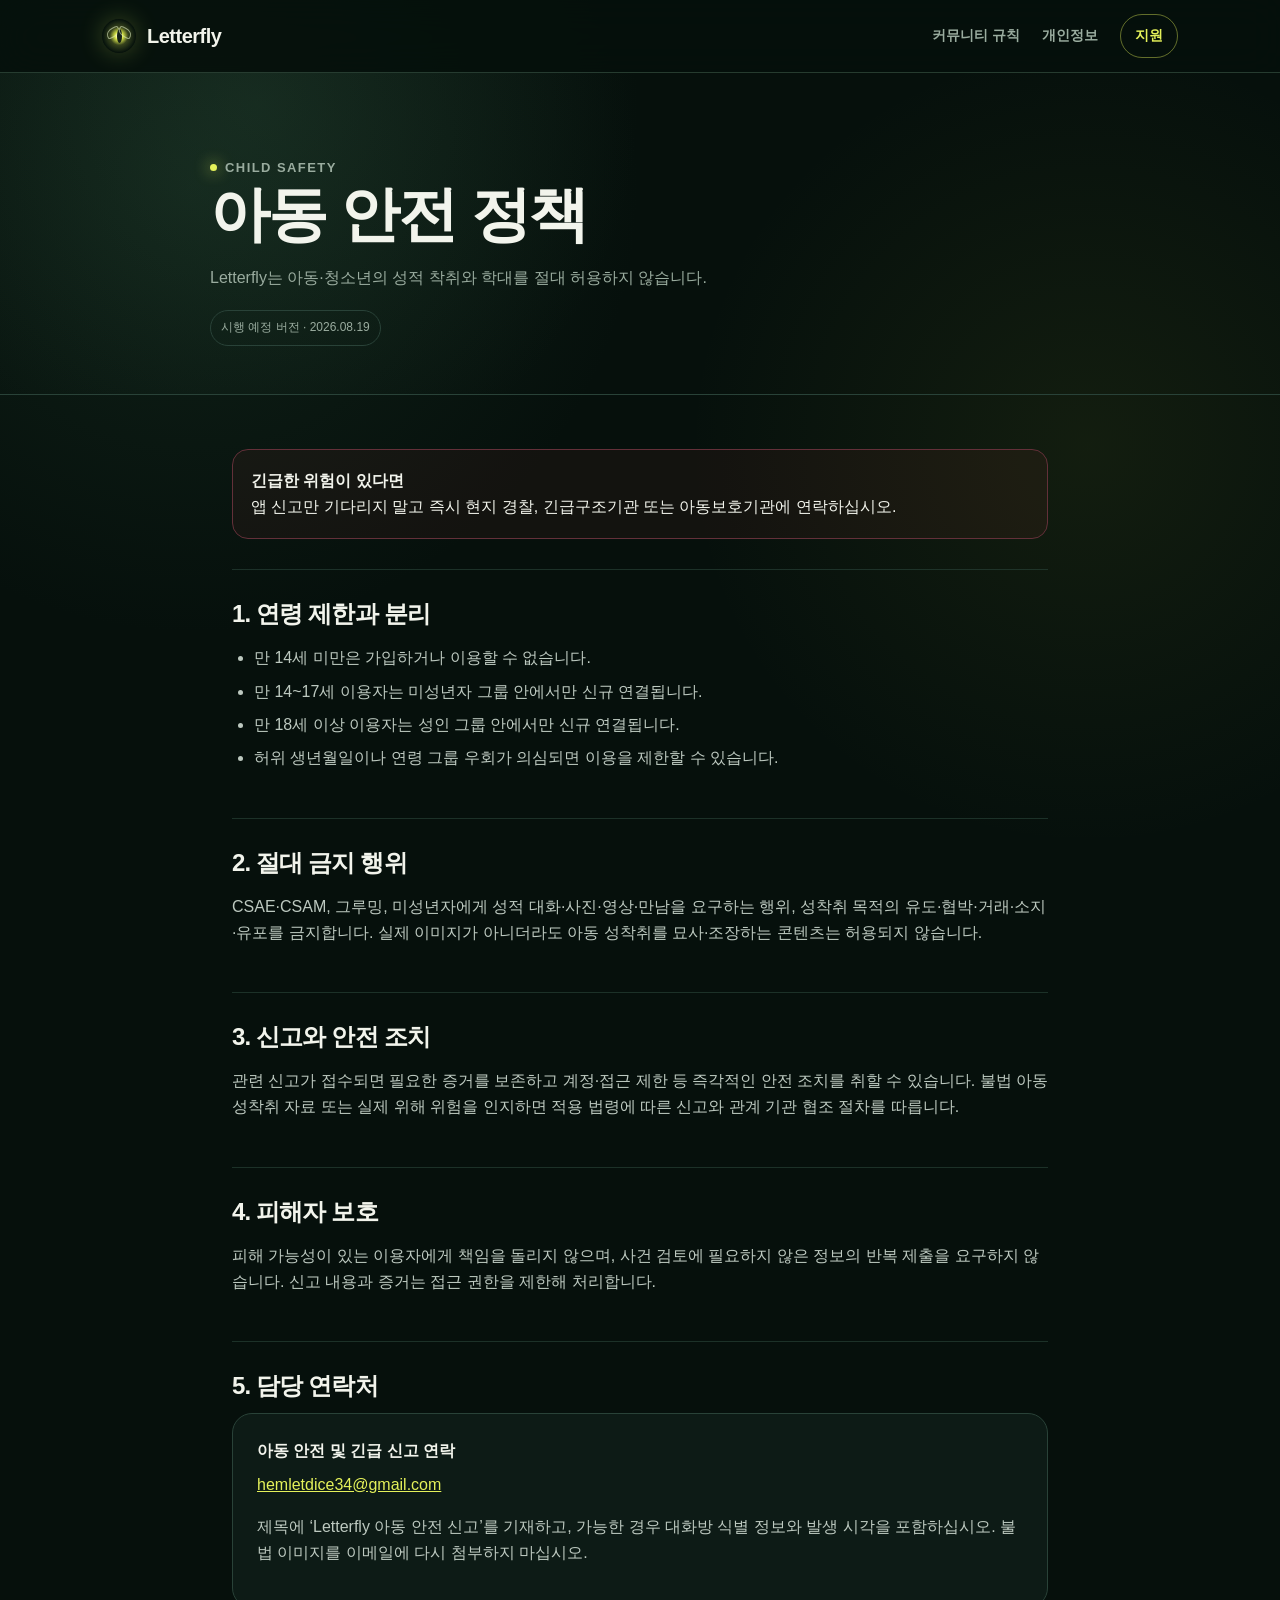
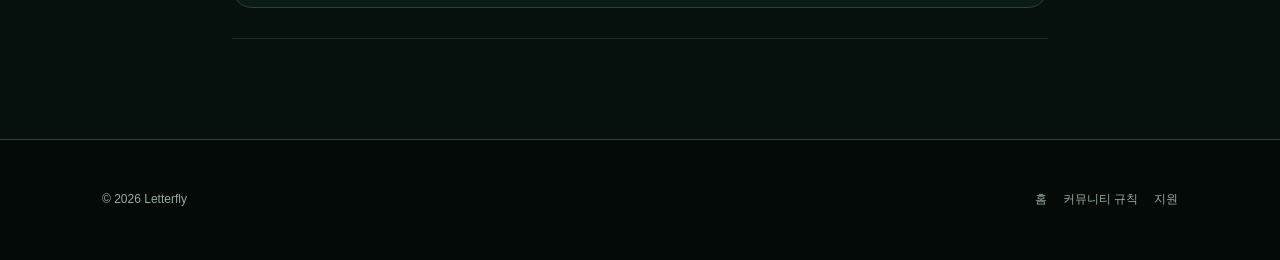
==== child-safety.html @ 582e2a7d "Add files via upload" ====
<!doctype html><html lang="ko"><head><meta charset="utf-8"><meta name="viewport" content="width=device-width,initial-scale=1"><meta name="description" content="Letterfly 아동 안전 정책"><meta name="theme-color" content="#06100c"><title>아동 안전 정책 | Letterfly</title><link rel="stylesheet" href="style.css"></head>
<body><a class="skip-link" href="#main">본문으로 이동</a><header class="site-header"><div class="nav-wrap"><a class="brand" href="index.html"><span class="brand-mark"><span class="brand-core"></span></span>Letterfly</a><nav class="desktop-nav"><a href="community.html">커뮤니티 규칙</a><a href="privacy.html">개인정보</a><a class="nav-cta" href="support.html">지원</a></nav><details class="mobile-nav"><summary>메뉴</summary><nav class="mobile-panel"><a href="index.html">홈</a><a href="community.html">커뮤니티 규칙</a><a href="privacy.html">개인정보</a><a href="support.html">지원</a></nav></details></div></header>
<main id="main"><div class="legal-hero"><div class="legal-hero-inner"><p class="eyebrow">Child safety</p><h1>아동 안전 정책</h1><p>Letterfly는 아동·청소년의 성적 착취와 학대를 절대 허용하지 않습니다.</p><span class="legal-meta">시행 예정 버전 · 2026.08.19</span></div></div><article class="legal">
<section><div class="notice danger-notice"><strong>긴급한 위험이 있다면</strong><br>앱 신고만 기다리지 말고 즉시 현지 경찰, 긴급구조기관 또는 아동보호기관에 연락하십시오.</div></section>
<section><h2>1. 연령 제한과 분리</h2><ul><li>만 14세 미만은 가입하거나 이용할 수 없습니다.</li><li>만 14~17세 이용자는 미성년자 그룹 안에서만 신규 연결됩니다.</li><li>만 18세 이상 이용자는 성인 그룹 안에서만 신규 연결됩니다.</li><li>허위 생년월일이나 연령 그룹 우회가 의심되면 이용을 제한할 수 있습니다.</li></ul></section>
<section><h2>2. 절대 금지 행위</h2><p>CSAE·CSAM, 그루밍, 미성년자에게 성적 대화·사진·영상·만남을 요구하는 행위, 성착취 목적의 유도·협박·거래·소지·유포를 금지합니다. 실제 이미지가 아니더라도 아동 성착취를 묘사·조장하는 콘텐츠는 허용되지 않습니다.</p></section>
<section><h2>3. 신고와 안전 조치</h2><p>관련 신고가 접수되면 필요한 증거를 보존하고 계정·접근 제한 등 즉각적인 안전 조치를 취할 수 있습니다. 불법 아동 성착취 자료 또는 실제 위해 위험을 인지하면 적용 법령에 따른 신고와 관계 기관 협조 절차를 따릅니다.</p></section>
<section><h2>4. 피해자 보호</h2><p>피해 가능성이 있는 이용자에게 책임을 돌리지 않으며, 사건 검토에 필요하지 않은 정보의 반복 제출을 요구하지 않습니다. 신고 내용과 증거는 접근 권한을 제한해 처리합니다.</p></section>
<section><h2>5. 담당 연락처</h2><div class="contact-card"><strong>아동 안전 및 긴급 신고 연락</strong><a href="mailto:hemletdice34@gmail.com">hemletdice34@gmail.com</a><p>제목에 ‘Letterfly 아동 안전 신고’를 기재하고, 가능한 경우 대화방 식별 정보와 발생 시각을 포함하십시오. 불법 이미지를 이메일에 다시 첨부하지 마십시오.</p></div></section>
</article></main><footer class="site-footer"><div class="footer-wrap"><p class="footer-copy">© 2026 Letterfly</p><nav class="footer-links"><a href="index.html">홈</a><a href="community.html">커뮤니티 규칙</a><a href="support.html">지원</a></nav></div></footer></body></html>
---- style.css ----
:root {
  color-scheme: dark;
  --bg: #06100c;
  --surface: rgba(15, 30, 24, .86);
  --surface-raised: #14271f;
  --ink: #f2f4ec;
  --muted: #9aac9f;
  --line: #294238;
  --accent: #e4f15a;
  --accent-ink: #17200f;
  --danger: #f17a78;
  --max: 1120px;
}
* { box-sizing: border-box; }
html { scroll-behavior: smooth; }
body { margin: 0; min-width: 320px; background: radial-gradient(circle at 15% 10%, rgba(45,86,61,.24), transparent 28rem), radial-gradient(circle at 85% 24%, rgba(131,146,43,.1), transparent 25rem), var(--bg); color: var(--ink); font-family: -apple-system, BlinkMacSystemFont, "Segoe UI", "Noto Sans KR", sans-serif; line-height: 1.65; }
a { color: inherit; }
.skip-link { position: fixed; top: -60px; left: 16px; z-index: 100; padding: 10px 14px; border-radius: 10px; background: var(--accent); color: var(--accent-ink); font-weight: 800; }
.skip-link:focus { top: 16px; }
.site-header { position: sticky; top: 0; z-index: 30; border-bottom: 1px solid rgba(69,100,84,.52); background: rgba(6,16,12,.82); backdrop-filter: blur(18px); }
.nav-wrap { max-width: var(--max); margin: 0 auto; min-height: 72px; padding: 0 22px; display: flex; align-items: center; justify-content: space-between; gap: 24px; }
.brand { display: inline-flex; align-items: center; gap: 11px; color: var(--ink); text-decoration: none; font-size: 20px; font-weight: 900; letter-spacing: -.5px; }
.brand-mark { position: relative; width: 34px; height: 34px; border-radius: 50%; background: radial-gradient(circle, #fff9b0 0 10%, #dbe84b 16%, rgba(228,241,90,.22) 38%, transparent 70%); box-shadow: 0 0 25px rgba(228,241,90,.24); }
.brand-mark::before, .brand-mark::after { content: ""; position: absolute; top: 9px; width: 12px; height: 7px; border: 1px solid rgba(224,236,194,.6); border-radius: 60% 20% 60% 20%; }
.brand-mark::before { left: 4px; transform: rotate(-28deg); }
.brand-mark::after { right: 4px; transform: rotate(28deg) scaleX(-1); }
.brand-core { position: absolute; left: 15px; top: 10px; width: 5px; height: 14px; border-radius: 50%; background: #152018; }
.desktop-nav { display: flex; align-items: center; gap: 22px; }
.desktop-nav a { color: var(--muted); text-decoration: none; font-size: 14px; font-weight: 750; }
.desktop-nav a:hover, .desktop-nav a:focus-visible { color: var(--accent); }
.nav-cta { padding: 9px 14px; border: 1px solid rgba(228,241,90,.42); border-radius: 999px; color: var(--accent) !important; }
.mobile-nav { display: none; position: relative; }
.mobile-nav summary { cursor: pointer; list-style: none; font-weight: 850; color: var(--accent); }
.mobile-nav summary::-webkit-details-marker { display: none; }
.mobile-panel { position: absolute; right: 0; top: 36px; width: 220px; padding: 10px; border: 1px solid var(--line); border-radius: 16px; background: #0b1813; box-shadow: 0 20px 50px rgba(0,0,0,.38); }
.mobile-panel a { display: block; padding: 10px 12px; color: var(--ink); text-decoration: none; border-radius: 10px; }
.mobile-panel a:hover { background: var(--surface-raised); }
.hero { position: relative; overflow: hidden; min-height: 720px; display: grid; align-items: center; border-bottom: 1px solid rgba(41,66,56,.65); }
.hero::before, .hero::after { content: ""; position: absolute; bottom: -22%; width: 42%; height: 83%; border-radius: 50% 50% 0 0; background: rgba(2,9,6,.78); filter: blur(2px); }
.hero::before { left: -18%; transform: rotate(14deg); }
.hero::after { right: -18%; transform: rotate(-14deg); }
.hero-inner { position: relative; z-index: 2; max-width: var(--max); margin: 0 auto; padding: 92px 22px; display: grid; grid-template-columns: minmax(0,1.15fr) minmax(300px,.85fr); gap: 70px; align-items: center; }
.eyebrow { display: inline-flex; align-items: center; gap: 8px; margin: 0 0 18px; color: var(--accent); font-size: 13px; font-weight: 900; letter-spacing: .11em; text-transform: uppercase; }
.eyebrow::before { content: ""; width: 7px; height: 7px; border-radius: 50%; background: var(--accent); box-shadow: 0 0 15px var(--accent); }
h1, h2, h3 { margin-top: 0; line-height: 1.2; letter-spacing: -.035em; }
.hero h1 { max-width: 720px; margin-bottom: 22px; font-size: clamp(46px,7vw,82px); }
.hero h1 span { color: var(--accent); }
.lead { max-width: 650px; margin: 0; color: #c6d0c8; font-size: clamp(17px,2.2vw,21px); }
.hero-actions { display: flex; flex-wrap: wrap; gap: 12px; margin-top: 34px; }
.button { display: inline-flex; align-items: center; justify-content: center; min-height: 48px; padding: 0 19px; border-radius: 14px; background: var(--accent); color: var(--accent-ink); text-decoration: none; font-weight: 900; }
.button.secondary { border: 1px solid var(--line); background: rgba(15,30,24,.76); color: var(--ink); }
.button:hover { transform: translateY(-1px); filter: brightness(1.04); }
.mini-note { margin-top: 18px; color: var(--muted); font-size: 12px; }
.phone { position: relative; width: min(100%,350px); min-height: 560px; margin: 0 auto; padding: 18px; border: 1px solid #365147; border-radius: 42px; background: linear-gradient(160deg,#0c2118,#030806); box-shadow: 0 30px 90px rgba(0,0,0,.5), inset 0 0 0 7px #08110d; }
.phone::before { content: ""; position: absolute; top: 10px; left: 50%; width: 88px; height: 22px; border-radius: 0 0 14px 14px; background: #030705; transform: translateX(-50%); }
.phone-screen { position: absolute; inset: 30px 14px 14px; overflow: hidden; border-radius: 30px; background: radial-gradient(circle at 50% 38%, rgba(83,128,89,.18), transparent 34%), linear-gradient(#081712,#020705); }
.phone-title { padding: 28px 20px 0; font-size: 17px; font-weight: 900; }
.phone-sub { padding: 2px 20px; color: var(--muted); font-size: 11px; }
.tree { position: absolute; bottom: -10px; width: 90px; height: 410px; border-radius: 60% 20% 0 0; background: #020604; opacity: .85; }
.tree.left { left: -45px; transform: rotate(5deg); }
.tree.right { right: -45px; transform: rotate(-6deg); }
.glow { position: absolute; width: 52px; height: 52px; border-radius: 50%; background: radial-gradient(circle,#fffcc5 0 7%,#e4f15a 12%,rgba(228,241,90,.18) 43%,transparent 72%); animation: drift 4.5s ease-in-out infinite; }
.glow::before { content: ""; position: absolute; left: 23px; top: 20px; width: 6px; height: 13px; border-radius: 50%; background: #152018; }
.g1 { top: 142px; left: 75px; }
.g2 { top: 250px; right: 52px; animation-delay: -1.7s; transform: scale(.8); }
.g3 { top: 360px; left: 130px; animation-delay: -3s; transform: scale(.64); }
@keyframes drift { 0%,100% { translate: -2px 5px; opacity: .72; } 50% { translate: 4px -9px; opacity: 1; } }
.phone-card { position: absolute; left: 22px; right: 22px; bottom: 26px; padding: 18px; border: 1px solid rgba(65,98,81,.8); border-radius: 22px; background: rgba(9,23,17,.94); }
.phone-card strong { display: block; margin-bottom: 5px; font-size: 14px; }
.phone-card span { color: var(--muted); font-size: 11px; }
.section { max-width: var(--max); margin: 0 auto; padding: 104px 22px; }
.section.narrow { max-width: 900px; }
.section-heading { max-width: 720px; margin-bottom: 48px; }
.section-heading h2 { margin-bottom: 14px; font-size: clamp(32px,5vw,48px); }
.section-heading p { margin: 0; color: var(--muted); font-size: 17px; }
.grid-3 { display: grid; grid-template-columns: repeat(3,minmax(0,1fr)); gap: 18px; }
.card { padding: 25px; border: 1px solid var(--line); border-radius: 24px; background: linear-gradient(145deg,rgba(20,39,31,.9),rgba(10,24,18,.74)); box-shadow: 0 18px 46px rgba(0,0,0,.16); }
.card-number { display: grid; place-items: center; width: 38px; height: 38px; margin-bottom: 25px; border-radius: 13px; background: rgba(228,241,90,.1); color: var(--accent); font-weight: 950; }
.card h3 { margin-bottom: 9px; font-size: 20px; }
.card p { margin: 0; color: var(--muted); font-size: 14px; }
.band { border-block: 1px solid rgba(41,66,56,.68); background: rgba(9,24,17,.68); }
.shadow-band { position: relative; overflow: hidden; background: radial-gradient(circle at 80% 20%,rgba(151,43,52,.16),transparent 26rem), linear-gradient(135deg,#100609,#060806); }
.shadow-band .eyebrow { color: #e47d84; }
.shadow-band .eyebrow::before { background: #d04d59; box-shadow: 0 0 15px #d04d59; }
.shadow-layout { display: grid; grid-template-columns: 1fr .8fr; gap: 58px; align-items: center; }
.shadow-art { position: relative; min-height: 330px; border: 1px solid #4d242a; border-radius: 28px; background: radial-gradient(circle at 53% 45%,rgba(164,61,71,.2),transparent 13%), linear-gradient(#18090d,#050303); overflow: hidden; }
.shadow-art::before, .shadow-art::after { content: ""; position: absolute; bottom: -60px; width: 120px; height: 390px; background: #060304; border-radius: 70% 20% 0 0; }
.shadow-art::before { left: -35px; transform: rotate(9deg); }
.shadow-art::after { right: -35px; transform: rotate(-9deg); }
.shadow-firefly { position: absolute; left: 50%; top: 43%; width: 110px; height: 110px; border-radius: 50%; background: radial-gradient(circle,#bb666c 0 5%,#7f2b36 9%,rgba(127,43,54,.13) 40%,transparent 70%); transform: translate(-50%,-50%); opacity: .72; }
.shadow-copy h2 { font-size: clamp(32px,5vw,48px); }
.shadow-copy p { color: #b9a5a7; }
.policy-grid { display: grid; grid-template-columns: repeat(2,minmax(0,1fr)); gap: 14px; }
.policy-link { display: flex; align-items: center; justify-content: space-between; min-height: 76px; padding: 18px 20px; border: 1px solid var(--line); border-radius: 18px; background: var(--surface); color: var(--ink); text-decoration: none; font-weight: 850; }
.policy-link span { color: var(--accent); }
.policy-link:hover { border-color: #5a765f; background: var(--surface-raised); }
.launch-note { margin-top: 34px; padding: 16px 18px; border-left: 3px solid var(--accent); border-radius: 0 14px 14px 0; background: rgba(228,241,90,.06); color: var(--muted); font-size: 13px; }
.site-footer { border-top: 1px solid var(--line); background: #040a07; }
.footer-wrap { max-width: var(--max); margin: 0 auto; padding: 38px 22px; display: flex; justify-content: space-between; gap: 24px; align-items: center; }
.footer-copy { color: var(--muted); font-size: 12px; }
.footer-links { display: flex; flex-wrap: wrap; gap: 16px; }
.footer-links a { color: var(--muted); font-size: 12px; text-decoration: none; }
.footer-links a:hover { color: var(--accent); }
.legal-hero { padding: 80px 22px 48px; border-bottom: 1px solid var(--line); background: radial-gradient(circle at 20% 10%,rgba(56,97,72,.22),transparent 24rem); }
.legal-hero-inner { max-width: 860px; margin: 0 auto; }
.legal-hero h1 { margin-bottom: 14px; font-size: clamp(36px,6vw,60px); }
.legal-hero p { max-width: 700px; margin: 0; color: var(--muted); }
.legal-meta { display: inline-block; margin-top: 18px; padding: 7px 10px; border: 1px solid var(--line); border-radius: 999px; color: var(--muted); font-size: 12px; }
.legal { max-width: 860px; margin: 0 auto; padding: 54px 22px 100px; }
.legal section { padding: 30px 0; border-bottom: 1px solid rgba(41,66,56,.65); }
.legal section:first-child { padding-top: 0; }
.legal h2 { margin-bottom: 12px; font-size: 24px; }
.legal h3 { margin: 22px 0 8px; font-size: 17px; }
.legal p, .legal li { color: #bdc9c0; }
.legal ul, .legal ol { padding-left: 22px; }
.legal li + li { margin-top: 7px; }
.legal a { color: var(--accent); }
.notice { padding: 18px; border: 1px solid #4a5b2b; border-radius: 16px; background: rgba(228,241,90,.065); }
.danger-notice { border-color: #633039; background: rgba(151,43,52,.09); }
.contact-card { padding: 24px; border: 1px solid var(--line); border-radius: 20px; background: var(--surface); }
.contact-card strong { display: block; margin-bottom: 7px; }
.contact-card a { word-break: break-all; }
.steps { counter-reset: step; padding: 0 !important; list-style: none; }
.steps li { position: relative; min-height: 46px; padding-left: 54px; }
.steps li::before { counter-increment: step; content: counter(step); position: absolute; left: 0; top: -4px; display: grid; place-items: center; width: 36px; height: 36px; border-radius: 12px; background: var(--accent); color: var(--accent-ink); font-weight: 950; }
@media (max-width: 820px) {
  .desktop-nav { display: none; }
  .mobile-nav { display: block; }
  .hero { min-height: auto; }
  .hero-inner { grid-template-columns: 1fr; gap: 54px; padding-top: 72px; }
  .hero-copy { text-align: center; }
  .hero-copy .eyebrow, .hero-actions { justify-content: center; }
  .lead { margin-inline: auto; }
  .phone { min-height: 520px; }
  .grid-3, .shadow-layout, .policy-grid { grid-template-columns: 1fr; }
}
@media (max-width: 560px) {
  .nav-wrap { min-height: 64px; padding-inline: 16px; }
  .hero-inner, .section { padding-inline: 17px; }
  .hero h1 { font-size: 43px; }
  .section { padding-block: 76px; }
  .phone { width: 310px; min-height: 500px; }
  .footer-wrap { align-items: flex-start; flex-direction: column; }
  .legal-hero { padding-top: 58px; }
}
@media (prefers-reduced-motion: reduce) {
  html { scroll-behavior: auto; }
  .glow { animation: none; }
  *, *::before, *::after { transition: none !important; }
}
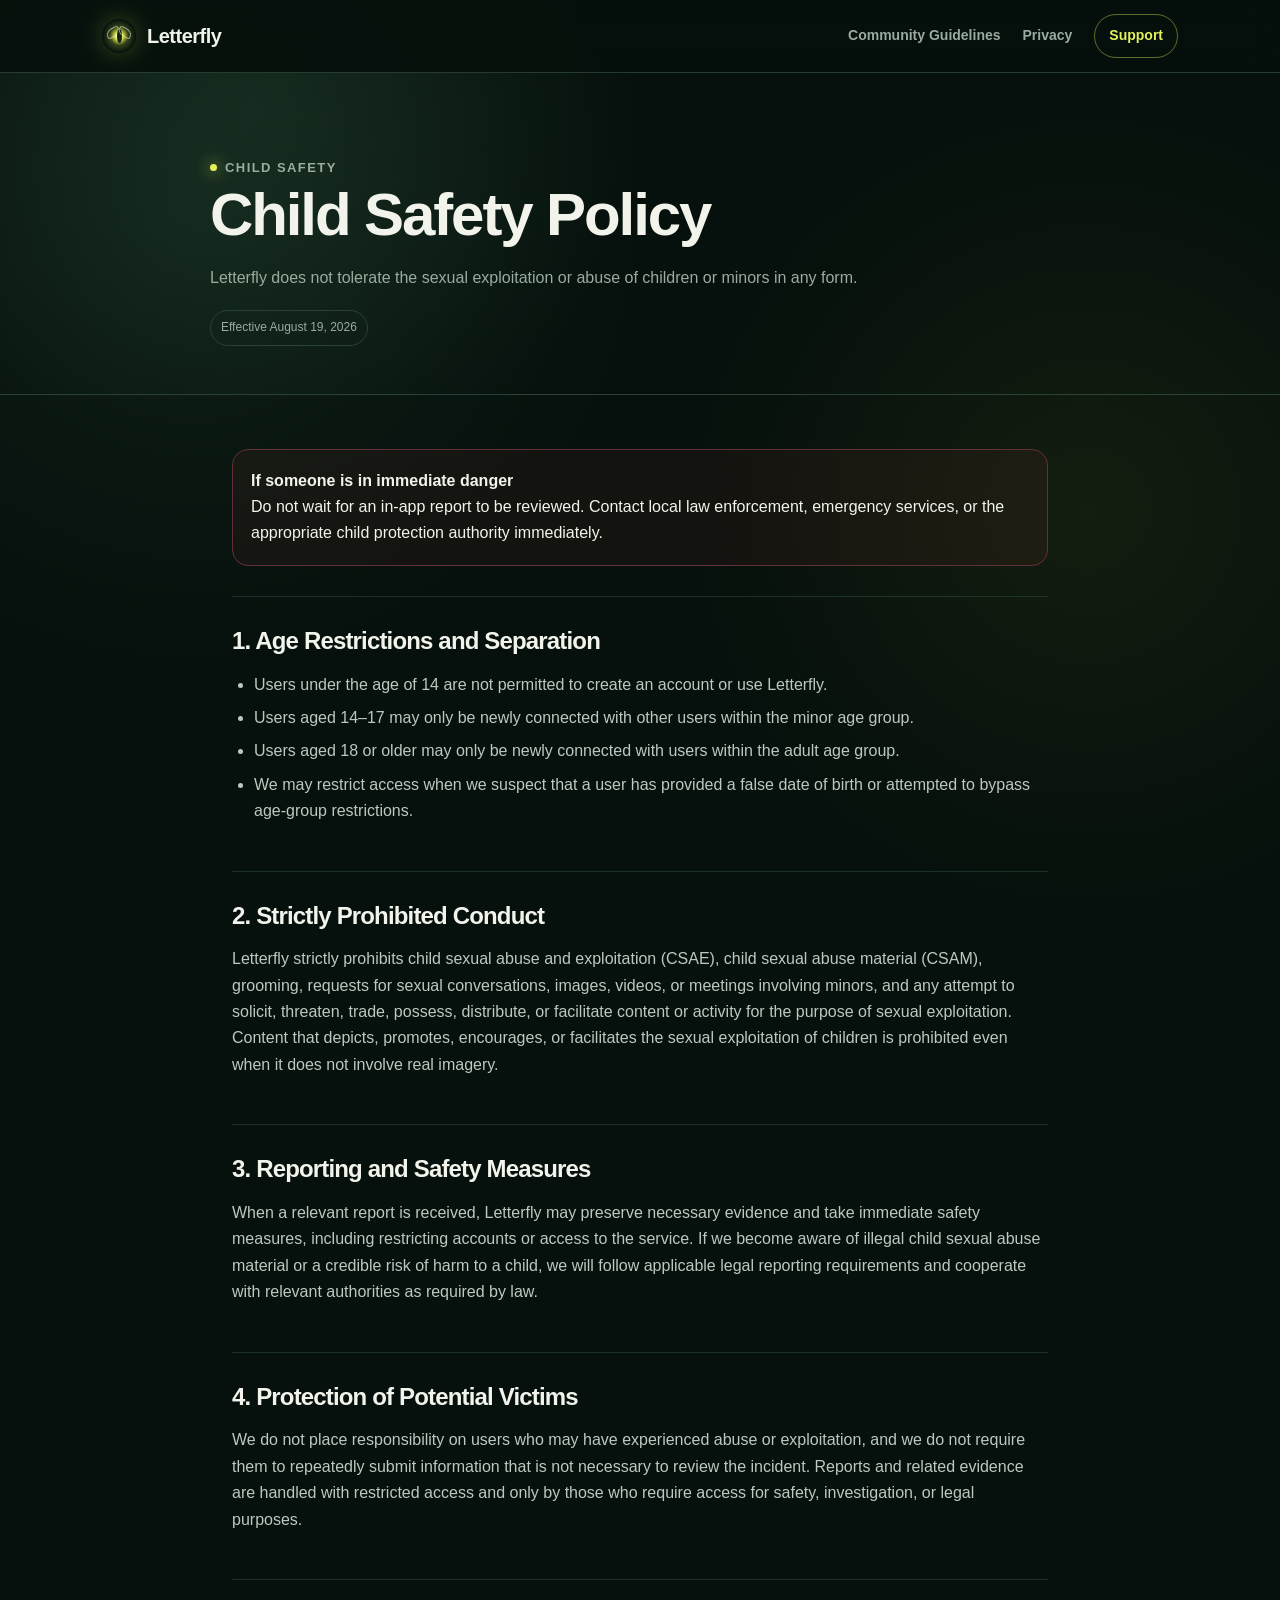
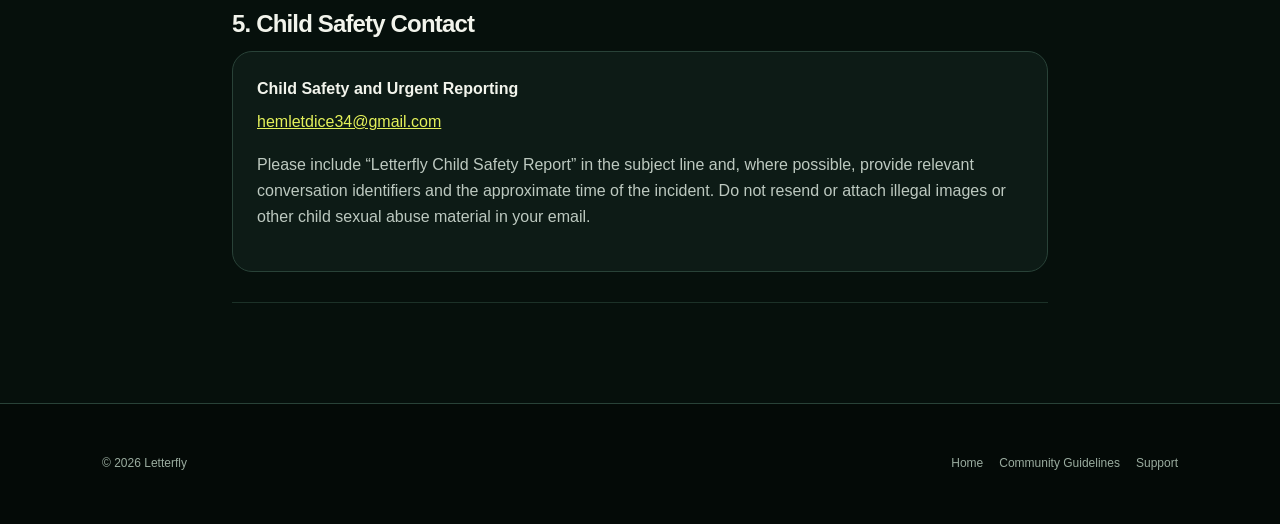
==== commit 2817e1d2: "child-safety.html" ====
--- a/child-safety.html
+++ b/child-safety.html
@@ -1,10 +1,125 @@
-<!doctype html><html lang="ko"><head><meta charset="utf-8"><meta name="viewport" content="width=device-width,initial-scale=1"><meta name="description" content="Letterfly 아동 안전 정책"><meta name="theme-color" content="#06100c"><title>아동 안전 정책 | Letterfly</title><link rel="stylesheet" href="style.css"></head>
-<body><a class="skip-link" href="#main">본문으로 이동</a><header class="site-header"><div class="nav-wrap"><a class="brand" href="index.html"><span class="brand-mark"><span class="brand-core"></span></span>Letterfly</a><nav class="desktop-nav"><a href="community.html">커뮤니티 규칙</a><a href="privacy.html">개인정보</a><a class="nav-cta" href="support.html">지원</a></nav><details class="mobile-nav"><summary>메뉴</summary><nav class="mobile-panel"><a href="index.html">홈</a><a href="community.html">커뮤니티 규칙</a><a href="privacy.html">개인정보</a><a href="support.html">지원</a></nav></details></div></header>
-<main id="main"><div class="legal-hero"><div class="legal-hero-inner"><p class="eyebrow">Child safety</p><h1>아동 안전 정책</h1><p>Letterfly는 아동·청소년의 성적 착취와 학대를 절대 허용하지 않습니다.</p><span class="legal-meta">시행 예정 버전 · 2026.08.19</span></div></div><article class="legal">
-<section><div class="notice danger-notice"><strong>긴급한 위험이 있다면</strong><br>앱 신고만 기다리지 말고 즉시 현지 경찰, 긴급구조기관 또는 아동보호기관에 연락하십시오.</div></section>
-<section><h2>1. 연령 제한과 분리</h2><ul><li>만 14세 미만은 가입하거나 이용할 수 없습니다.</li><li>만 14~17세 이용자는 미성년자 그룹 안에서만 신규 연결됩니다.</li><li>만 18세 이상 이용자는 성인 그룹 안에서만 신규 연결됩니다.</li><li>허위 생년월일이나 연령 그룹 우회가 의심되면 이용을 제한할 수 있습니다.</li></ul></section>
-<section><h2>2. 절대 금지 행위</h2><p>CSAE·CSAM, 그루밍, 미성년자에게 성적 대화·사진·영상·만남을 요구하는 행위, 성착취 목적의 유도·협박·거래·소지·유포를 금지합니다. 실제 이미지가 아니더라도 아동 성착취를 묘사·조장하는 콘텐츠는 허용되지 않습니다.</p></section>
-<section><h2>3. 신고와 안전 조치</h2><p>관련 신고가 접수되면 필요한 증거를 보존하고 계정·접근 제한 등 즉각적인 안전 조치를 취할 수 있습니다. 불법 아동 성착취 자료 또는 실제 위해 위험을 인지하면 적용 법령에 따른 신고와 관계 기관 협조 절차를 따릅니다.</p></section>
-<section><h2>4. 피해자 보호</h2><p>피해 가능성이 있는 이용자에게 책임을 돌리지 않으며, 사건 검토에 필요하지 않은 정보의 반복 제출을 요구하지 않습니다. 신고 내용과 증거는 접근 권한을 제한해 처리합니다.</p></section>
-<section><h2>5. 담당 연락처</h2><div class="contact-card"><strong>아동 안전 및 긴급 신고 연락</strong><a href="mailto:hemletdice34@gmail.com">hemletdice34@gmail.com</a><p>제목에 ‘Letterfly 아동 안전 신고’를 기재하고, 가능한 경우 대화방 식별 정보와 발생 시각을 포함하십시오. 불법 이미지를 이메일에 다시 첨부하지 마십시오.</p></div></section>
-</article></main><footer class="site-footer"><div class="footer-wrap"><p class="footer-copy">© 2026 Letterfly</p><nav class="footer-links"><a href="index.html">홈</a><a href="community.html">커뮤니티 규칙</a><a href="support.html">지원</a></nav></div></footer></body></html>
+<!doctype html>
+<html lang="en">
+<head>
+  <meta charset="utf-8">
+  <meta name="viewport" content="width=device-width,initial-scale=1">
+  <meta name="description" content="Letterfly Child Safety Policy">
+  <meta name="theme-color" content="#06100c">
+  <title>Child Safety Policy | Letterfly</title>
+  <link rel="stylesheet" href="style.css">
+</head>
+
+<body>
+  <a class="skip-link" href="#main">Skip to main content</a>
+
+  <header class="site-header">
+    <div class="nav-wrap">
+      <a class="brand" href="index.html">
+        <span class="brand-mark"><span class="brand-core"></span></span>
+        Letterfly
+      </a>
+
+      <nav class="desktop-nav">
+        <a href="community.html">Community Guidelines</a>
+        <a href="privacy.html">Privacy</a>
+        <a class="nav-cta" href="support.html">Support</a>
+      </nav>
+
+      <details class="mobile-nav">
+        <summary>Menu</summary>
+        <nav class="mobile-panel">
+          <a href="index.html">Home</a>
+          <a href="community.html">Community Guidelines</a>
+          <a href="privacy.html">Privacy</a>
+          <a href="support.html">Support</a>
+        </nav>
+      </details>
+    </div>
+  </header>
+
+  <main id="main">
+    <div class="legal-hero">
+      <div class="legal-hero-inner">
+        <p class="eyebrow">Child Safety</p>
+        <h1>Child Safety Policy</h1>
+        <p>Letterfly does not tolerate the sexual exploitation or abuse of children or minors in any form.</p>
+        <span class="legal-meta">Effective August 19, 2026</span>
+      </div>
+    </div>
+
+    <article class="legal">
+
+      <section>
+        <div class="notice danger-notice">
+          <strong>If someone is in immediate danger</strong><br>
+          Do not wait for an in-app report to be reviewed. Contact local law enforcement, emergency services, or the appropriate child protection authority immediately.
+        </div>
+      </section>
+
+      <section>
+        <h2>1. Age Restrictions and Separation</h2>
+        <ul>
+          <li>Users under the age of 14 are not permitted to create an account or use Letterfly.</li>
+          <li>Users aged 14–17 may only be newly connected with other users within the minor age group.</li>
+          <li>Users aged 18 or older may only be newly connected with users within the adult age group.</li>
+          <li>We may restrict access when we suspect that a user has provided a false date of birth or attempted to bypass age-group restrictions.</li>
+        </ul>
+      </section>
+
+      <section>
+        <h2>2. Strictly Prohibited Conduct</h2>
+        <p>
+          Letterfly strictly prohibits child sexual abuse and exploitation (CSAE), child sexual abuse material (CSAM), grooming, requests for sexual conversations, images, videos, or meetings involving minors, and any attempt to solicit, threaten, trade, possess, distribute, or facilitate content or activity for the purpose of sexual exploitation.
+          Content that depicts, promotes, encourages, or facilitates the sexual exploitation of children is prohibited even when it does not involve real imagery.
+        </p>
+      </section>
+
+      <section>
+        <h2>3. Reporting and Safety Measures</h2>
+        <p>
+          When a relevant report is received, Letterfly may preserve necessary evidence and take immediate safety measures, including restricting accounts or access to the service.
+          If we become aware of illegal child sexual abuse material or a credible risk of harm to a child, we will follow applicable legal reporting requirements and cooperate with relevant authorities as required by law.
+        </p>
+      </section>
+
+      <section>
+        <h2>4. Protection of Potential Victims</h2>
+        <p>
+          We do not place responsibility on users who may have experienced abuse or exploitation, and we do not require them to repeatedly submit information that is not necessary to review the incident.
+          Reports and related evidence are handled with restricted access and only by those who require access for safety, investigation, or legal purposes.
+        </p>
+      </section>
+
+      <section>
+        <h2>5. Child Safety Contact</h2>
+
+        <div class="contact-card">
+          <strong>Child Safety and Urgent Reporting</strong>
+
+          <a href="mailto:hemletdice34@gmail.com">
+            hemletdice34@gmail.com
+          </a>
+
+          <p>
+            Please include “Letterfly Child Safety Report” in the subject line and, where possible, provide relevant conversation identifiers and the approximate time of the incident.
+            Do not resend or attach illegal images or other child sexual abuse material in your email.
+          </p>
+        </div>
+      </section>
+
+    </article>
+  </main>
+
+  <footer class="site-footer">
+    <div class="footer-wrap">
+      <p class="footer-copy">© 2026 Letterfly</p>
+
+      <nav class="footer-links">
+        <a href="index.html">Home</a>
+        <a href="community.html">Community Guidelines</a>
+        <a href="support.html">Support</a>
+      </nav>
+    </div>
+  </footer>
+</body>
+</html>
--- a/style.css
+++ b/style.css
@@ -148,3 +148,10 @@
   .glow { animation: none; }
   *, *::before, *::after { transition: none !important; }
 }
+.legal a.button {
+  color: #17200f;
+}
+
+.legal a.button.secondary {
+  color: #f2f4ec;
+}
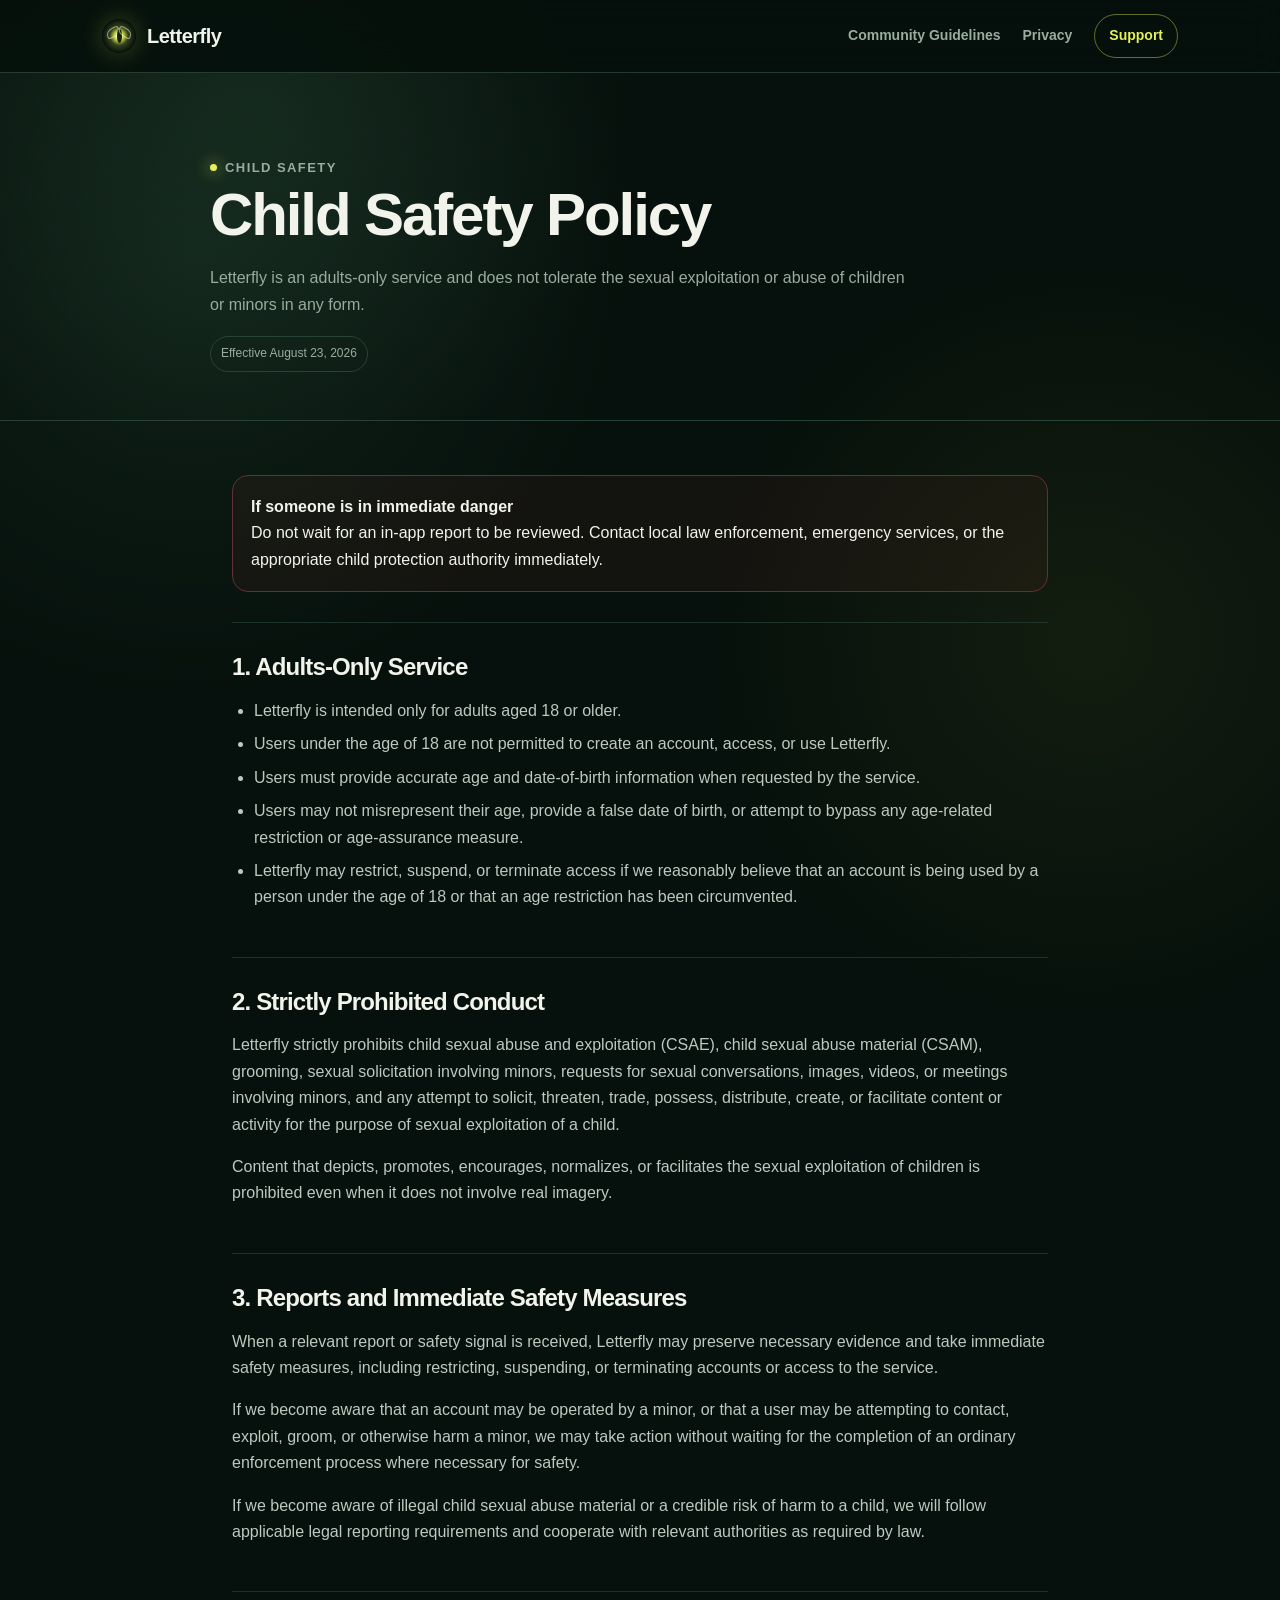
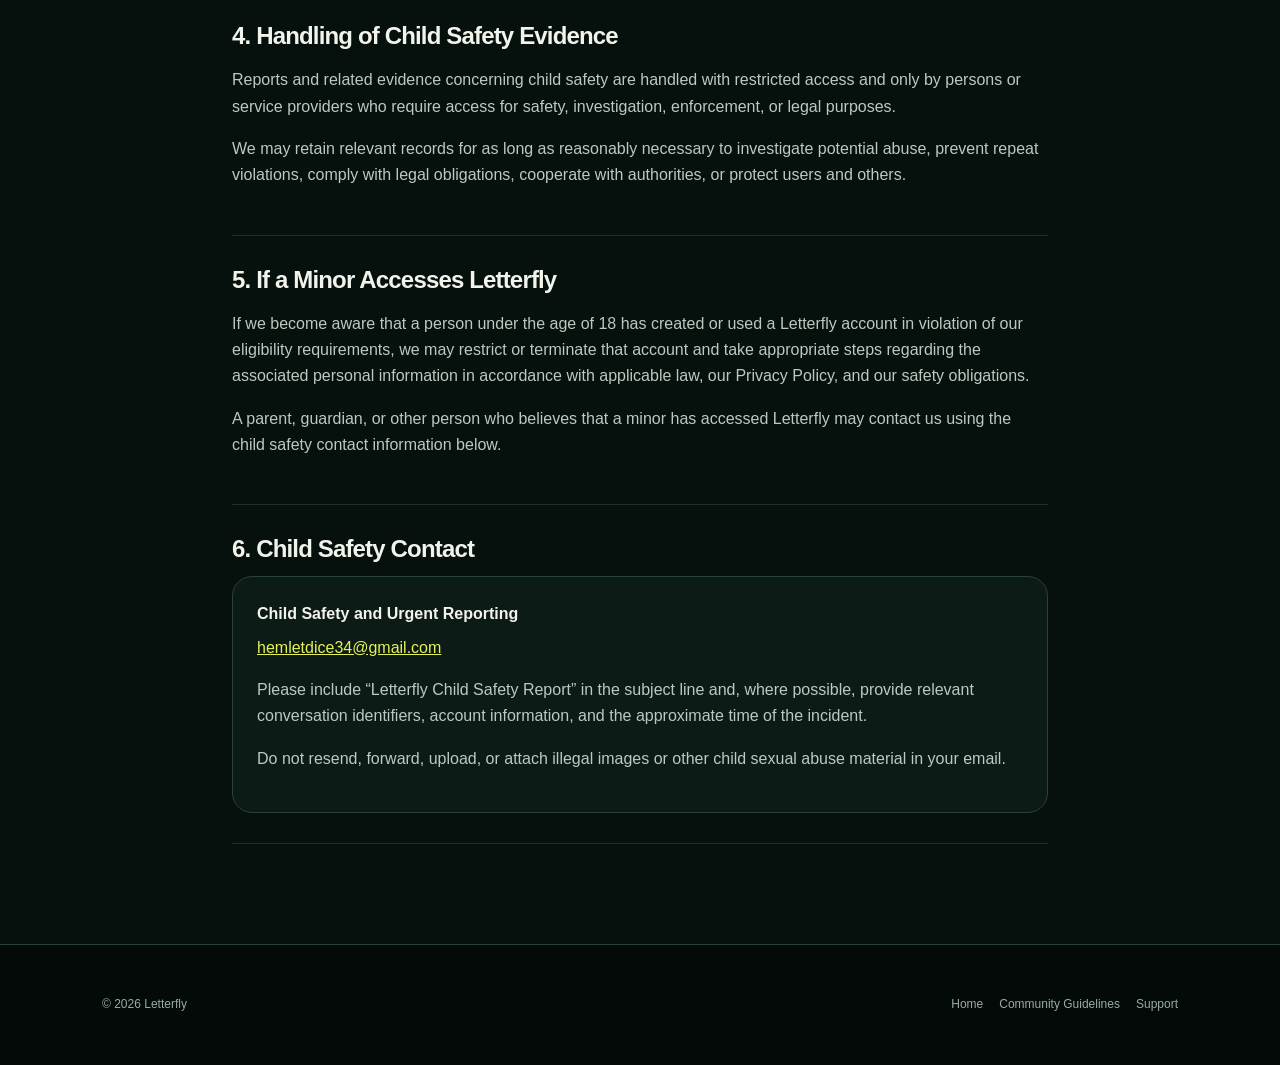
==== commit 36b5cce1: "Update child-safety.html" ====
--- a/child-safety.html
+++ b/child-safety.html
@@ -42,8 +42,11 @@
       <div class="legal-hero-inner">
         <p class="eyebrow">Child Safety</p>
         <h1>Child Safety Policy</h1>
-        <p>Letterfly does not tolerate the sexual exploitation or abuse of children or minors in any form.</p>
-        <span class="legal-meta">Effective August 19, 2026</span>
+        <p>
+          Letterfly is an adults-only service and does not tolerate
+          the sexual exploitation or abuse of children or minors in any form.
+        </p>
+        <span class="legal-meta">Effective August 23, 2026</span>
       </div>
     </div>
 
@@ -52,46 +55,137 @@
       <section>
         <div class="notice danger-notice">
           <strong>If someone is in immediate danger</strong><br>
-          Do not wait for an in-app report to be reviewed. Contact local law enforcement, emergency services, or the appropriate child protection authority immediately.
+          Do not wait for an in-app report to be reviewed.
+          Contact local law enforcement, emergency services,
+          or the appropriate child protection authority immediately.
         </div>
       </section>
 
       <section>
-        <h2>1. Age Restrictions and Separation</h2>
+        <h2>1. Adults-Only Service</h2>
+
         <ul>
-          <li>Users under the age of 14 are not permitted to create an account or use Letterfly.</li>
-          <li>Users aged 14–17 may only be newly connected with other users within the minor age group.</li>
-          <li>Users aged 18 or older may only be newly connected with users within the adult age group.</li>
-          <li>We may restrict access when we suspect that a user has provided a false date of birth or attempted to bypass age-group restrictions.</li>
+          <li>
+            Letterfly is intended only for adults aged 18 or older.
+          </li>
+
+          <li>
+            Users under the age of 18 are not permitted to create an account,
+            access, or use Letterfly.
+          </li>
+
+          <li>
+            Users must provide accurate age and date-of-birth information
+            when requested by the service.
+          </li>
+
+          <li>
+            Users may not misrepresent their age,
+            provide a false date of birth,
+            or attempt to bypass any age-related restriction
+            or age-assurance measure.
+          </li>
+
+          <li>
+            Letterfly may restrict, suspend, or terminate access
+            if we reasonably believe that an account is being used
+            by a person under the age of 18
+            or that an age restriction has been circumvented.
+          </li>
         </ul>
       </section>
 
       <section>
         <h2>2. Strictly Prohibited Conduct</h2>
-        <p>
-          Letterfly strictly prohibits child sexual abuse and exploitation (CSAE), child sexual abuse material (CSAM), grooming, requests for sexual conversations, images, videos, or meetings involving minors, and any attempt to solicit, threaten, trade, possess, distribute, or facilitate content or activity for the purpose of sexual exploitation.
-          Content that depicts, promotes, encourages, or facilitates the sexual exploitation of children is prohibited even when it does not involve real imagery.
-        </p>
-      </section>
-
-      <section>
-        <h2>3. Reporting and Safety Measures</h2>
-        <p>
-          When a relevant report is received, Letterfly may preserve necessary evidence and take immediate safety measures, including restricting accounts or access to the service.
-          If we become aware of illegal child sexual abuse material or a credible risk of harm to a child, we will follow applicable legal reporting requirements and cooperate with relevant authorities as required by law.
-        </p>
-      </section>
-
-      <section>
-        <h2>4. Protection of Potential Victims</h2>
-        <p>
-          We do not place responsibility on users who may have experienced abuse or exploitation, and we do not require them to repeatedly submit information that is not necessary to review the incident.
-          Reports and related evidence are handled with restricted access and only by those who require access for safety, investigation, or legal purposes.
-        </p>
-      </section>
-
-      <section>
-        <h2>5. Child Safety Contact</h2>
+
+        <p>
+          Letterfly strictly prohibits child sexual abuse and exploitation (CSAE),
+          child sexual abuse material (CSAM), grooming,
+          sexual solicitation involving minors,
+          requests for sexual conversations, images, videos, or meetings involving minors,
+          and any attempt to solicit, threaten, trade, possess, distribute,
+          create, or facilitate content or activity
+          for the purpose of sexual exploitation of a child.
+        </p>
+
+        <p>
+          Content that depicts, promotes, encourages, normalizes,
+          or facilitates the sexual exploitation of children
+          is prohibited even when it does not involve real imagery.
+        </p>
+      </section>
+
+      <section>
+        <h2>3. Reports and Immediate Safety Measures</h2>
+
+        <p>
+          When a relevant report or safety signal is received,
+          Letterfly may preserve necessary evidence
+          and take immediate safety measures,
+          including restricting, suspending, or terminating accounts
+          or access to the service.
+        </p>
+
+        <p>
+          If we become aware that an account may be operated by a minor,
+          or that a user may be attempting to contact,
+          exploit, groom, or otherwise harm a minor,
+          we may take action without waiting for the completion
+          of an ordinary enforcement process where necessary for safety.
+        </p>
+
+        <p>
+          If we become aware of illegal child sexual abuse material
+          or a credible risk of harm to a child,
+          we will follow applicable legal reporting requirements
+          and cooperate with relevant authorities as required by law.
+        </p>
+      </section>
+
+      <section>
+        <h2>4. Handling of Child Safety Evidence</h2>
+
+        <p>
+          Reports and related evidence concerning child safety
+          are handled with restricted access
+          and only by persons or service providers
+          who require access for safety, investigation,
+          enforcement, or legal purposes.
+        </p>
+
+        <p>
+          We may retain relevant records for as long as reasonably necessary
+          to investigate potential abuse,
+          prevent repeat violations,
+          comply with legal obligations,
+          cooperate with authorities,
+          or protect users and others.
+        </p>
+      </section>
+
+      <section>
+        <h2>5. If a Minor Accesses Letterfly</h2>
+
+        <p>
+          If we become aware that a person under the age of 18
+          has created or used a Letterfly account
+          in violation of our eligibility requirements,
+          we may restrict or terminate that account
+          and take appropriate steps regarding the associated personal information
+          in accordance with applicable law,
+          our Privacy Policy,
+          and our safety obligations.
+        </p>
+
+        <p>
+          A parent, guardian, or other person
+          who believes that a minor has accessed Letterfly
+          may contact us using the child safety contact information below.
+        </p>
+      </section>
+
+      <section>
+        <h2>6. Child Safety Contact</h2>
 
         <div class="contact-card">
           <strong>Child Safety and Urgent Reporting</strong>
@@ -101,8 +195,14 @@
           </a>
 
           <p>
-            Please include “Letterfly Child Safety Report” in the subject line and, where possible, provide relevant conversation identifiers and the approximate time of the incident.
-            Do not resend or attach illegal images or other child sexual abuse material in your email.
+            Please include “Letterfly Child Safety Report” in the subject line
+            and, where possible, provide relevant conversation identifiers,
+            account information, and the approximate time of the incident.
+          </p>
+
+          <p>
+            Do not resend, forward, upload, or attach illegal images
+            or other child sexual abuse material in your email.
           </p>
         </div>
       </section>
--- a/style.css
+++ b/style.css
@@ -13,7 +13,7 @@
 }
 * { box-sizing: border-box; }
 html { scroll-behavior: smooth; }
-body { margin: 0; min-width: 320px; background: radial-gradient(circle at 15% 10%, rgba(45,86,61,.24), transparent 28rem), radial-gradient(circle at 85% 24%, rgba(131,146,43,.1), transparent 25rem), var(--bg); color: var(--ink); font-family: -apple-system, BlinkMacSystemFont, "Segoe UI", "Noto Sans KR", sans-serif; line-height: 1.65; }
+body { margin: 0; min-width: 320px; background: radial-gradient(circle at 15% 10%, rgba(45,86,61,.24), transparent 28rem), radial-gradient(circle at 85% 24%, rgba(131,146,43,.1), transparent 25rem), var(--bg); color: var(--ink); font-family: -apple-system, BlinkMacSystemFont, "Segoe UI", Arial, sans-serif; line-height: 1.65; }
 a { color: inherit; }
 .skip-link { position: fixed; top: -60px; left: 16px; z-index: 100; padding: 10px 14px; border-radius: 10px; background: var(--accent); color: var(--accent-ink); font-weight: 800; }
 .skip-link:focus { top: 16px; }
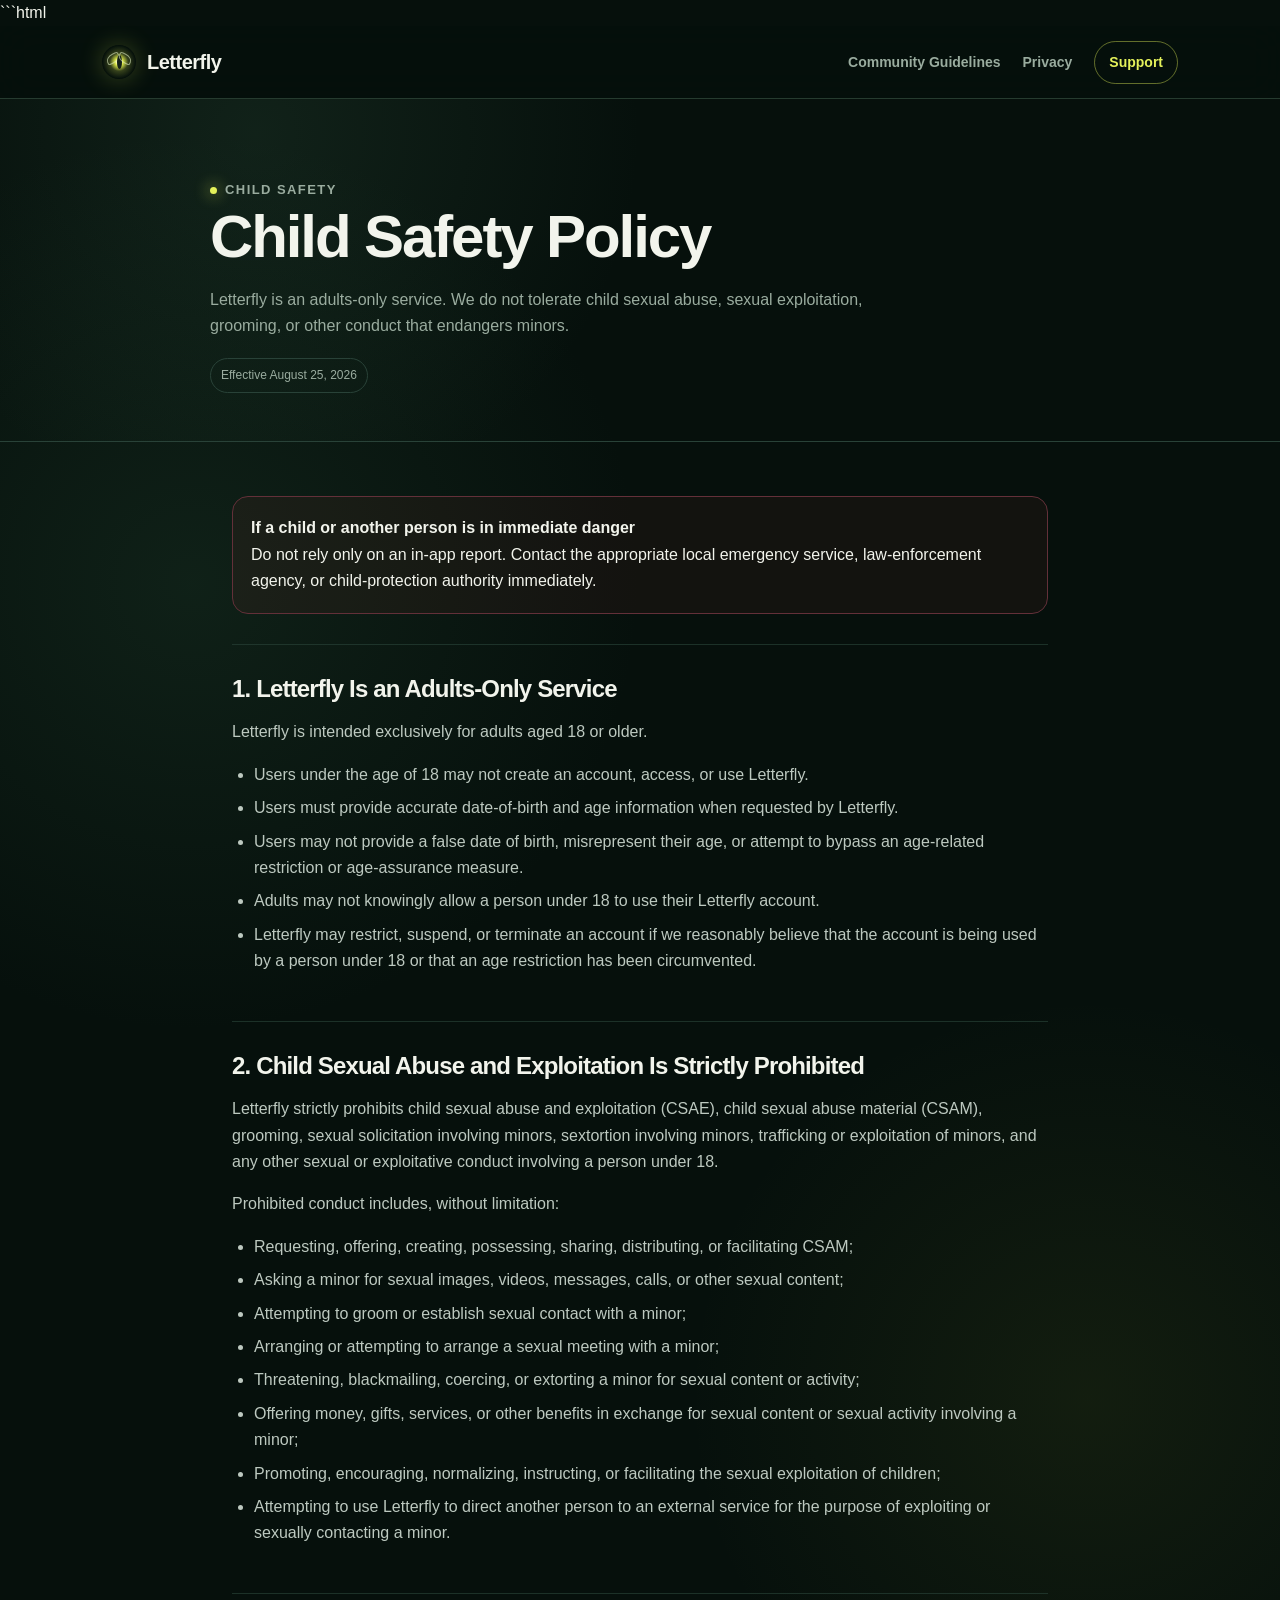
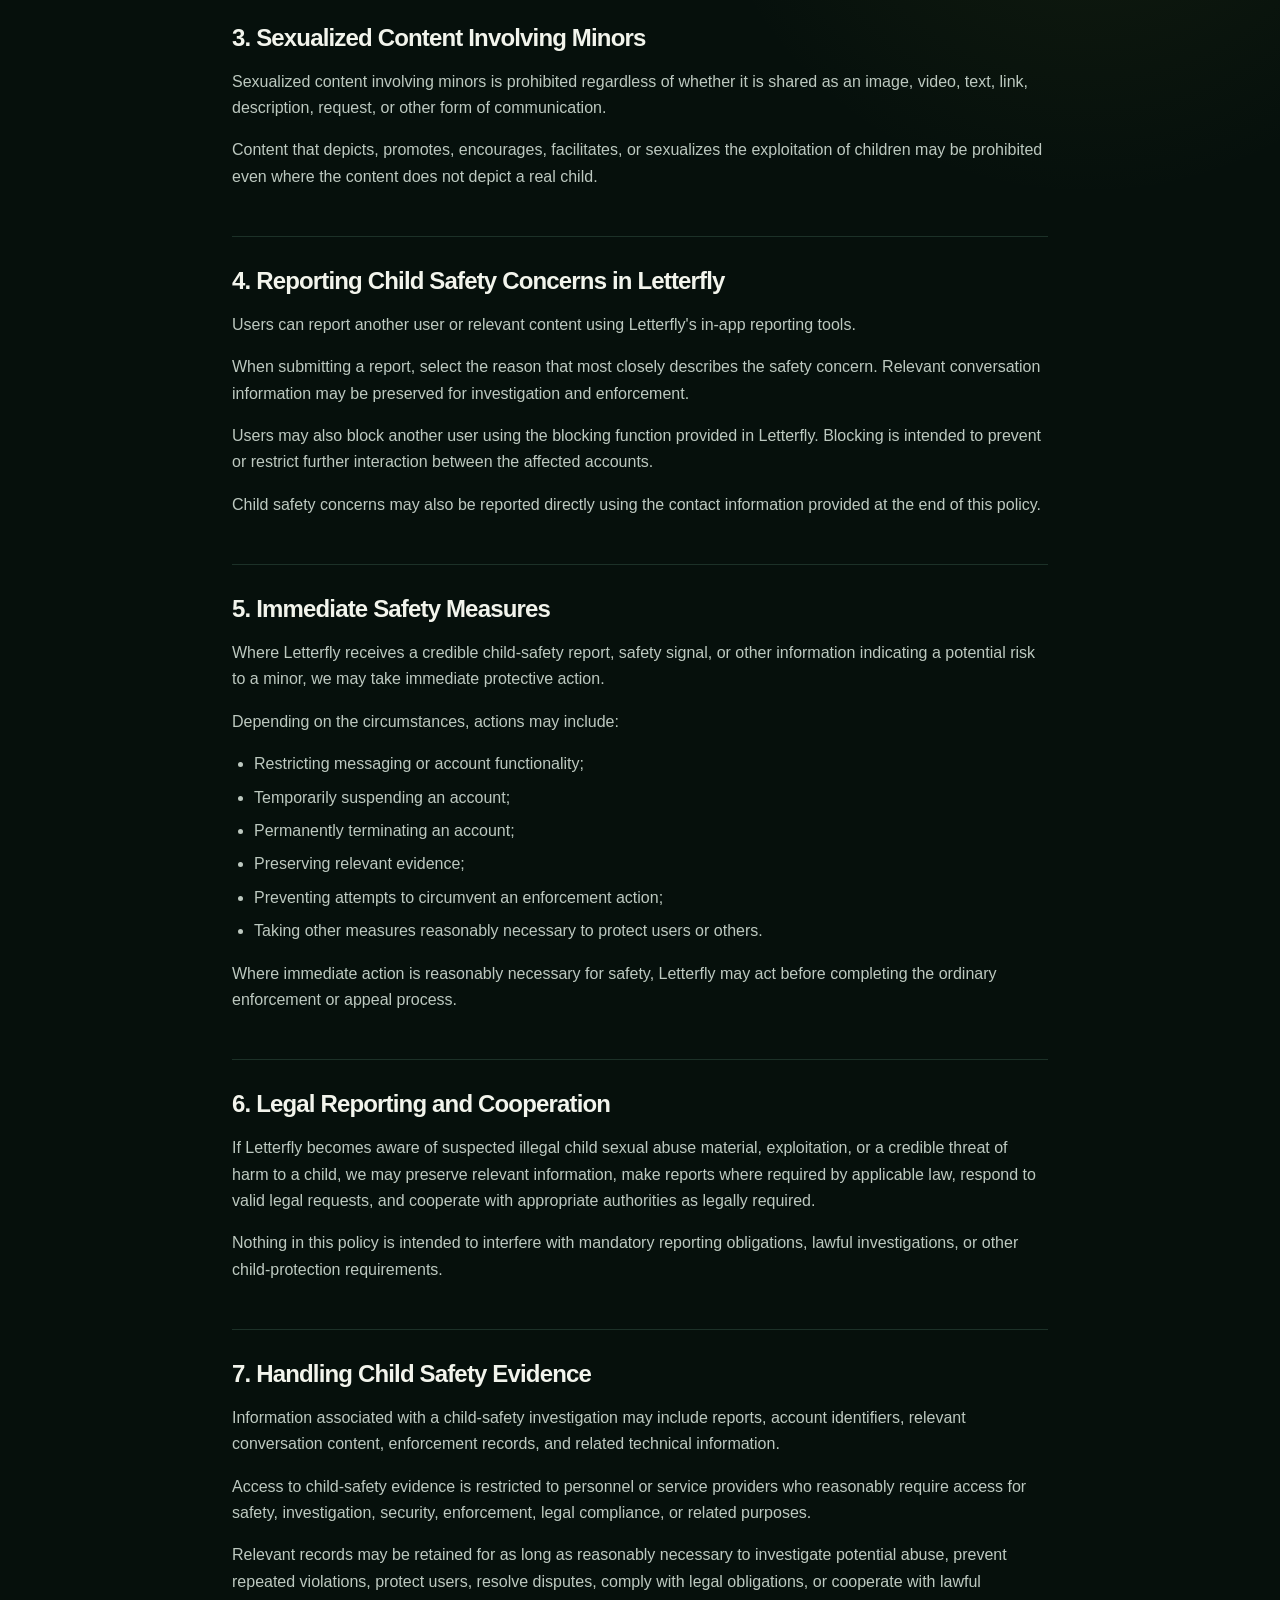
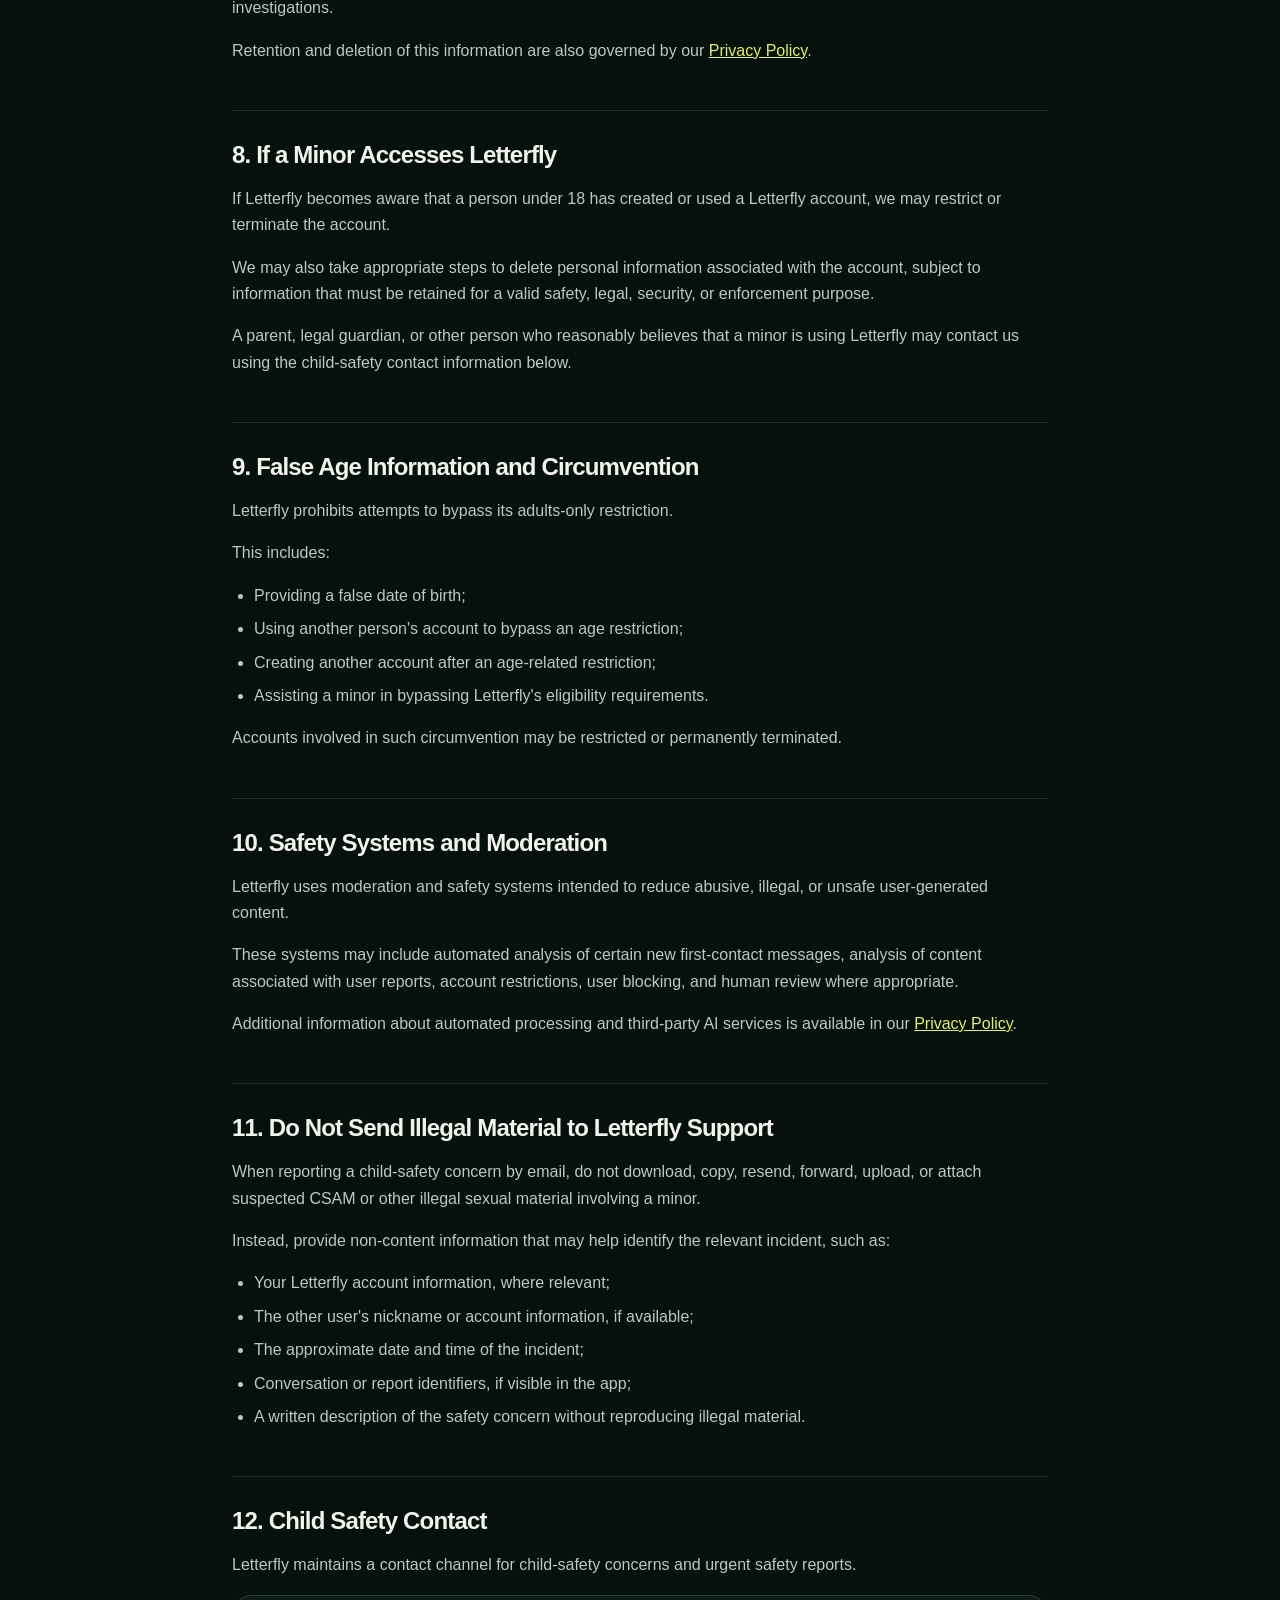
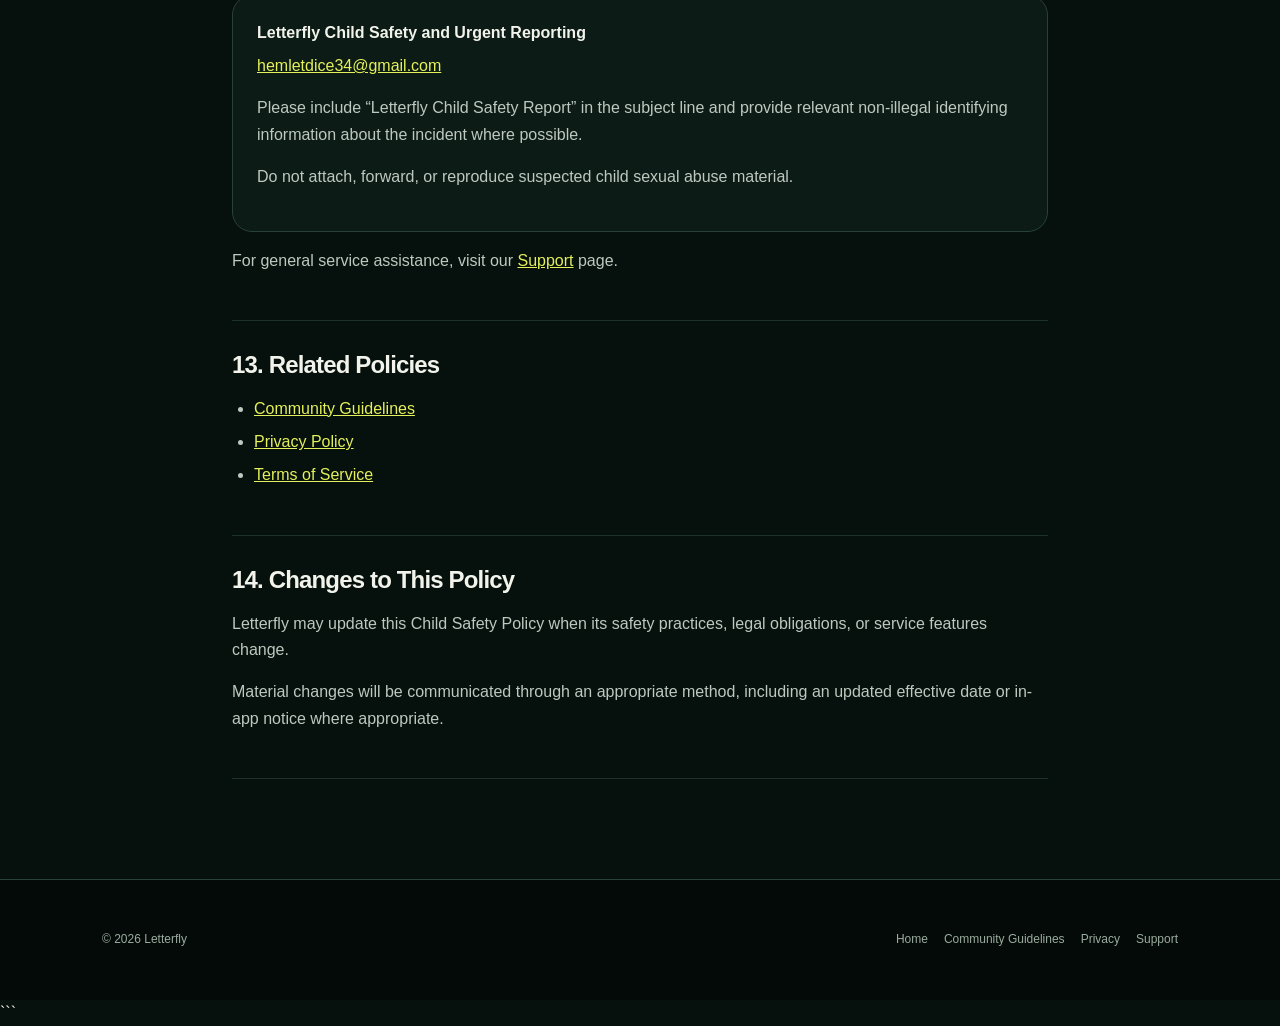
==== commit 4f407c2c: "Update child-safety.html" ====
--- a/child-safety.html
+++ b/child-safety.html
@@ -1,3 +1,4 @@
+```html
 <!doctype html>
 <html lang="en">
 <head>
@@ -14,8 +15,11 @@
 
   <header class="site-header">
     <div class="nav-wrap">
+
       <a class="brand" href="index.html">
-        <span class="brand-mark"><span class="brand-core"></span></span>
+        <span class="brand-mark" aria-hidden="true">
+          <span class="brand-core"></span>
+        </span>
         Letterfly
       </a>
 
@@ -27,6 +31,7 @@
 
       <details class="mobile-nav">
         <summary>Menu</summary>
+
         <nav class="mobile-panel">
           <a href="index.html">Home</a>
           <a href="community.html">Community Guidelines</a>
@@ -34,192 +39,624 @@
           <a href="support.html">Support</a>
         </nav>
       </details>
+
     </div>
   </header>
 
+
   <main id="main">
+
     <div class="legal-hero">
       <div class="legal-hero-inner">
+
         <p class="eyebrow">Child Safety</p>
+
         <h1>Child Safety Policy</h1>
-        <p>
-          Letterfly is an adults-only service and does not tolerate
-          the sexual exploitation or abuse of children or minors in any form.
-        </p>
-        <span class="legal-meta">Effective August 23, 2026</span>
+
+        <p>
+          Letterfly is an adults-only service.
+          We do not tolerate child sexual abuse,
+          sexual exploitation, grooming,
+          or other conduct that endangers minors.
+        </p>
+
+        <span class="legal-meta">
+          Effective August 25, 2026
+        </span>
+
       </div>
     </div>
 
+
     <article class="legal">
 
       <section>
         <div class="notice danger-notice">
-          <strong>If someone is in immediate danger</strong><br>
-          Do not wait for an in-app report to be reviewed.
-          Contact local law enforcement, emergency services,
-          or the appropriate child protection authority immediately.
+
+          <strong>If a child or another person is in immediate danger</strong><br>
+
+          Do not rely only on an in-app report.
+          Contact the appropriate local emergency service,
+          law-enforcement agency,
+          or child-protection authority immediately.
+
         </div>
       </section>
 
-      <section>
-        <h2>1. Adults-Only Service</h2>
+
+      <section>
+        <h2>1. Letterfly Is an Adults-Only Service</h2>
+
+        <p>
+          Letterfly is intended exclusively
+          for adults aged 18 or older.
+        </p>
 
         <ul>
           <li>
-            Letterfly is intended only for adults aged 18 or older.
-          </li>
-
-          <li>
-            Users under the age of 18 are not permitted to create an account,
+            Users under the age of 18
+            may not create an account,
             access, or use Letterfly.
           </li>
 
           <li>
-            Users must provide accurate age and date-of-birth information
-            when requested by the service.
-          </li>
-
-          <li>
-            Users may not misrepresent their age,
-            provide a false date of birth,
-            or attempt to bypass any age-related restriction
+            Users must provide accurate
+            date-of-birth and age information
+            when requested by Letterfly.
+          </li>
+
+          <li>
+            Users may not provide
+            a false date of birth,
+            misrepresent their age,
+            or attempt to bypass
+            an age-related restriction
             or age-assurance measure.
           </li>
 
           <li>
-            Letterfly may restrict, suspend, or terminate access
-            if we reasonably believe that an account is being used
-            by a person under the age of 18
-            or that an age restriction has been circumvented.
+            Adults may not knowingly allow
+            a person under 18
+            to use their Letterfly account.
+          </li>
+
+          <li>
+            Letterfly may restrict,
+            suspend, or terminate an account
+            if we reasonably believe
+            that the account is being used
+            by a person under 18
+            or that an age restriction
+            has been circumvented.
           </li>
         </ul>
       </section>
 
-      <section>
-        <h2>2. Strictly Prohibited Conduct</h2>
-
-        <p>
-          Letterfly strictly prohibits child sexual abuse and exploitation (CSAE),
-          child sexual abuse material (CSAM), grooming,
+
+      <section>
+        <h2>2. Child Sexual Abuse and Exploitation Is Strictly Prohibited</h2>
+
+        <p>
+          Letterfly strictly prohibits
+          child sexual abuse and exploitation (CSAE),
+          child sexual abuse material (CSAM),
+          grooming,
           sexual solicitation involving minors,
-          requests for sexual conversations, images, videos, or meetings involving minors,
-          and any attempt to solicit, threaten, trade, possess, distribute,
-          create, or facilitate content or activity
-          for the purpose of sexual exploitation of a child.
-        </p>
-
-        <p>
-          Content that depicts, promotes, encourages, normalizes,
-          or facilitates the sexual exploitation of children
-          is prohibited even when it does not involve real imagery.
-        </p>
-      </section>
-
-      <section>
-        <h2>3. Reports and Immediate Safety Measures</h2>
-
-        <p>
-          When a relevant report or safety signal is received,
-          Letterfly may preserve necessary evidence
-          and take immediate safety measures,
-          including restricting, suspending, or terminating accounts
-          or access to the service.
-        </p>
-
-        <p>
-          If we become aware that an account may be operated by a minor,
-          or that a user may be attempting to contact,
-          exploit, groom, or otherwise harm a minor,
-          we may take action without waiting for the completion
-          of an ordinary enforcement process where necessary for safety.
-        </p>
-
-        <p>
-          If we become aware of illegal child sexual abuse material
-          or a credible risk of harm to a child,
-          we will follow applicable legal reporting requirements
-          and cooperate with relevant authorities as required by law.
-        </p>
-      </section>
-
-      <section>
-        <h2>4. Handling of Child Safety Evidence</h2>
-
-        <p>
-          Reports and related evidence concerning child safety
-          are handled with restricted access
-          and only by persons or service providers
-          who require access for safety, investigation,
-          enforcement, or legal purposes.
-        </p>
-
-        <p>
-          We may retain relevant records for as long as reasonably necessary
+          sextortion involving minors,
+          trafficking or exploitation of minors,
+          and any other sexual or exploitative conduct
+          involving a person under 18.
+        </p>
+
+        <p>
+          Prohibited conduct includes,
+          without limitation:
+        </p>
+
+        <ul>
+          <li>
+            Requesting, offering,
+            creating, possessing,
+            sharing, distributing,
+            or facilitating CSAM;
+          </li>
+
+          <li>
+            Asking a minor
+            for sexual images,
+            videos, messages,
+            calls, or other sexual content;
+          </li>
+
+          <li>
+            Attempting to groom
+            or establish sexual contact
+            with a minor;
+          </li>
+
+          <li>
+            Arranging or attempting
+            to arrange a sexual meeting
+            with a minor;
+          </li>
+
+          <li>
+            Threatening, blackmailing,
+            coercing, or extorting a minor
+            for sexual content or activity;
+          </li>
+
+          <li>
+            Offering money,
+            gifts, services,
+            or other benefits
+            in exchange for sexual content
+            or sexual activity involving a minor;
+          </li>
+
+          <li>
+            Promoting, encouraging,
+            normalizing, instructing,
+            or facilitating
+            the sexual exploitation of children;
+          </li>
+
+          <li>
+            Attempting to use Letterfly
+            to direct another person
+            to an external service
+            for the purpose of exploiting
+            or sexually contacting a minor.
+          </li>
+        </ul>
+      </section>
+
+
+      <section>
+        <h2>3. Sexualized Content Involving Minors</h2>
+
+        <p>
+          Sexualized content involving minors
+          is prohibited regardless of whether
+          it is shared as an image,
+          video, text, link,
+          description, request,
+          or other form of communication.
+        </p>
+
+        <p>
+          Content that depicts,
+          promotes, encourages,
+          facilitates, or sexualizes
+          the exploitation of children
+          may be prohibited
+          even where the content
+          does not depict a real child.
+        </p>
+      </section>
+
+
+      <section>
+        <h2>4. Reporting Child Safety Concerns in Letterfly</h2>
+
+        <p>
+          Users can report another user
+          or relevant content
+          using Letterfly's in-app reporting tools.
+        </p>
+
+        <p>
+          When submitting a report,
+          select the reason
+          that most closely describes
+          the safety concern.
+          Relevant conversation information
+          may be preserved
+          for investigation and enforcement.
+        </p>
+
+        <p>
+          Users may also block another user
+          using the blocking function
+          provided in Letterfly.
+          Blocking is intended
+          to prevent or restrict
+          further interaction
+          between the affected accounts.
+        </p>
+
+        <p>
+          Child safety concerns
+          may also be reported directly
+          using the contact information
+          provided at the end of this policy.
+        </p>
+      </section>
+
+
+      <section>
+        <h2>5. Immediate Safety Measures</h2>
+
+        <p>
+          Where Letterfly receives
+          a credible child-safety report,
+          safety signal,
+          or other information
+          indicating a potential risk to a minor,
+          we may take immediate protective action.
+        </p>
+
+        <p>
+          Depending on the circumstances,
+          actions may include:
+        </p>
+
+        <ul>
+          <li>Restricting messaging or account functionality;</li>
+
+          <li>Temporarily suspending an account;</li>
+
+          <li>Permanently terminating an account;</li>
+
+          <li>Preserving relevant evidence;</li>
+
+          <li>
+            Preventing attempts
+            to circumvent an enforcement action;
+          </li>
+
+          <li>
+            Taking other measures
+            reasonably necessary
+            to protect users or others.
+          </li>
+        </ul>
+
+        <p>
+          Where immediate action
+          is reasonably necessary for safety,
+          Letterfly may act
+          before completing
+          the ordinary enforcement
+          or appeal process.
+        </p>
+      </section>
+
+
+      <section>
+        <h2>6. Legal Reporting and Cooperation</h2>
+
+        <p>
+          If Letterfly becomes aware
+          of suspected illegal child sexual abuse material,
+          exploitation,
+          or a credible threat of harm to a child,
+          we may preserve relevant information,
+          make reports where required by applicable law,
+          respond to valid legal requests,
+          and cooperate with appropriate authorities
+          as legally required.
+        </p>
+
+        <p>
+          Nothing in this policy
+          is intended to interfere
+          with mandatory reporting obligations,
+          lawful investigations,
+          or other child-protection requirements.
+        </p>
+      </section>
+
+
+      <section>
+        <h2>7. Handling Child Safety Evidence</h2>
+
+        <p>
+          Information associated
+          with a child-safety investigation
+          may include reports,
+          account identifiers,
+          relevant conversation content,
+          enforcement records,
+          and related technical information.
+        </p>
+
+        <p>
+          Access to child-safety evidence
+          is restricted
+          to personnel or service providers
+          who reasonably require access
+          for safety,
+          investigation,
+          security,
+          enforcement,
+          legal compliance,
+          or related purposes.
+        </p>
+
+        <p>
+          Relevant records may be retained
+          for as long as reasonably necessary
           to investigate potential abuse,
-          prevent repeat violations,
+          prevent repeated violations,
+          protect users,
+          resolve disputes,
           comply with legal obligations,
-          cooperate with authorities,
-          or protect users and others.
-        </p>
-      </section>
-
-      <section>
-        <h2>5. If a Minor Accesses Letterfly</h2>
-
-        <p>
-          If we become aware that a person under the age of 18
-          has created or used a Letterfly account
-          in violation of our eligibility requirements,
-          we may restrict or terminate that account
-          and take appropriate steps regarding the associated personal information
-          in accordance with applicable law,
-          our Privacy Policy,
-          and our safety obligations.
-        </p>
-
-        <p>
-          A parent, guardian, or other person
-          who believes that a minor has accessed Letterfly
-          may contact us using the child safety contact information below.
-        </p>
-      </section>
-
-      <section>
-        <h2>6. Child Safety Contact</h2>
+          or cooperate with lawful investigations.
+        </p>
+
+        <p>
+          Retention and deletion
+          of this information
+          are also governed
+          by our
+          <a href="privacy.html">Privacy Policy</a>.
+        </p>
+      </section>
+
+
+      <section>
+        <h2>8. If a Minor Accesses Letterfly</h2>
+
+        <p>
+          If Letterfly becomes aware
+          that a person under 18
+          has created or used
+          a Letterfly account,
+          we may restrict or terminate
+          the account.
+        </p>
+
+        <p>
+          We may also take
+          appropriate steps
+          to delete personal information
+          associated with the account,
+          subject to information
+          that must be retained
+          for a valid safety,
+          legal,
+          security,
+          or enforcement purpose.
+        </p>
+
+        <p>
+          A parent,
+          legal guardian,
+          or other person
+          who reasonably believes
+          that a minor is using Letterfly
+          may contact us
+          using the child-safety
+          contact information below.
+        </p>
+      </section>
+
+
+      <section>
+        <h2>9. False Age Information and Circumvention</h2>
+
+        <p>
+          Letterfly prohibits attempts
+          to bypass its adults-only restriction.
+        </p>
+
+        <p>
+          This includes:
+        </p>
+
+        <ul>
+          <li>Providing a false date of birth;</li>
+
+          <li>
+            Using another person's account
+            to bypass an age restriction;
+          </li>
+
+          <li>
+            Creating another account
+            after an age-related restriction;
+          </li>
+
+          <li>
+            Assisting a minor
+            in bypassing Letterfly's
+            eligibility requirements.
+          </li>
+        </ul>
+
+        <p>
+          Accounts involved
+          in such circumvention
+          may be restricted
+          or permanently terminated.
+        </p>
+      </section>
+
+
+      <section>
+        <h2>10. Safety Systems and Moderation</h2>
+
+        <p>
+          Letterfly uses moderation
+          and safety systems
+          intended to reduce
+          abusive, illegal,
+          or unsafe user-generated content.
+        </p>
+
+        <p>
+          These systems may include
+          automated analysis
+          of certain new first-contact messages,
+          analysis of content
+          associated with user reports,
+          account restrictions,
+          user blocking,
+          and human review
+          where appropriate.
+        </p>
+
+        <p>
+          Additional information
+          about automated processing
+          and third-party AI services
+          is available in our
+          <a href="privacy.html">Privacy Policy</a>.
+        </p>
+      </section>
+
+
+      <section>
+        <h2>11. Do Not Send Illegal Material to Letterfly Support</h2>
+
+        <p>
+          When reporting
+          a child-safety concern by email,
+          do not download,
+          copy, resend,
+          forward, upload,
+          or attach suspected CSAM
+          or other illegal sexual material
+          involving a minor.
+        </p>
+
+        <p>
+          Instead,
+          provide non-content information
+          that may help identify
+          the relevant incident,
+          such as:
+        </p>
+
+        <ul>
+          <li>Your Letterfly account information, where relevant;</li>
+
+          <li>The other user's nickname or account information, if available;</li>
+
+          <li>The approximate date and time of the incident;</li>
+
+          <li>
+            Conversation or report identifiers,
+            if visible in the app;
+          </li>
+
+          <li>
+            A written description
+            of the safety concern
+            without reproducing illegal material.
+          </li>
+        </ul>
+      </section>
+
+
+      <section>
+        <h2>12. Child Safety Contact</h2>
+
+        <p>
+          Letterfly maintains
+          a contact channel
+          for child-safety concerns
+          and urgent safety reports.
+        </p>
 
         <div class="contact-card">
-          <strong>Child Safety and Urgent Reporting</strong>
-
-          <a href="mailto:hemletdice34@gmail.com">
+
+          <strong>Letterfly Child Safety and Urgent Reporting</strong>
+
+          <a href="mailto:hemletdice34@gmail.com?subject=Letterfly%20Child%20Safety%20Report">
             hemletdice34@gmail.com
           </a>
 
           <p>
-            Please include “Letterfly Child Safety Report” in the subject line
-            and, where possible, provide relevant conversation identifiers,
-            account information, and the approximate time of the incident.
+            Please include
+            “Letterfly Child Safety Report”
+            in the subject line
+            and provide relevant
+            non-illegal identifying information
+            about the incident where possible.
           </p>
 
           <p>
-            Do not resend, forward, upload, or attach illegal images
-            or other child sexual abuse material in your email.
+            Do not attach,
+            forward,
+            or reproduce
+            suspected child sexual abuse material.
           </p>
+
         </div>
+
+        <p>
+          For general service assistance,
+          visit our
+          <a href="support.html">Support</a> page.
+        </p>
+      </section>
+
+
+      <section>
+        <h2>13. Related Policies</h2>
+
+        <ul>
+          <li>
+            <a href="community.html">Community Guidelines</a>
+          </li>
+
+          <li>
+            <a href="privacy.html">Privacy Policy</a>
+          </li>
+
+          <li>
+            <a href="terms.html">Terms of Service</a>
+          </li>
+        </ul>
+      </section>
+
+
+      <section>
+        <h2>14. Changes to This Policy</h2>
+
+        <p>
+          Letterfly may update
+          this Child Safety Policy
+          when its safety practices,
+          legal obligations,
+          or service features change.
+        </p>
+
+        <p>
+          Material changes
+          will be communicated
+          through an appropriate method,
+          including an updated effective date
+          or in-app notice where appropriate.
+        </p>
       </section>
 
     </article>
+
   </main>
 
+
   <footer class="site-footer">
+
     <div class="footer-wrap">
-      <p class="footer-copy">© 2026 Letterfly</p>
+
+      <p class="footer-copy">
+        © 2026 Letterfly
+      </p>
 
       <nav class="footer-links">
         <a href="index.html">Home</a>
         <a href="community.html">Community Guidelines</a>
+        <a href="privacy.html">Privacy</a>
         <a href="support.html">Support</a>
       </nav>
+
     </div>
+
   </footer>
+
 </body>
 </html>
+```
